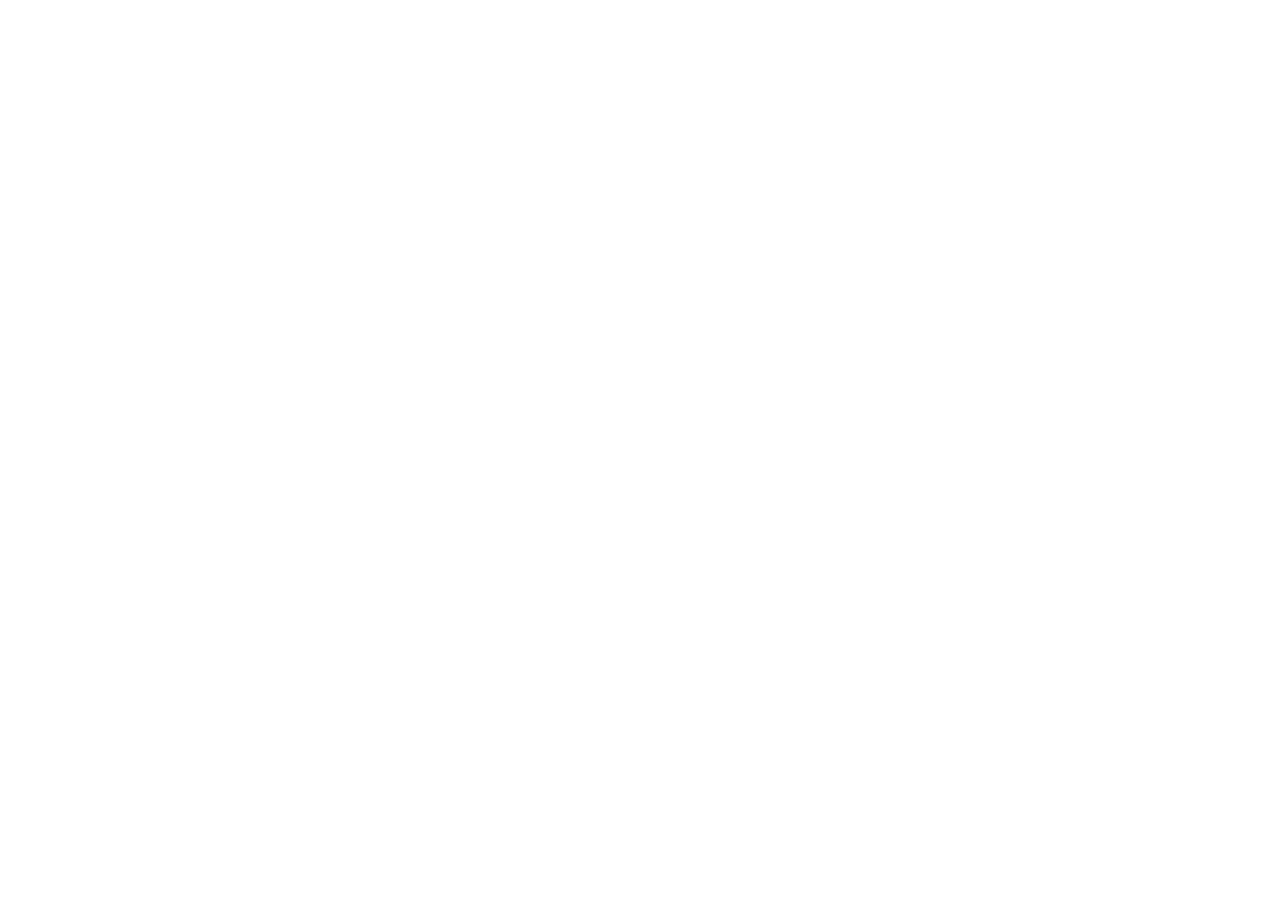
==== web/index.html @ 2ae7cd6f "Initial commit" ====
<!DOCTYPE html>
<html>
<head>
  <!--
    If you are serving your web app in a path other than the root, change the
    href value below to reflect the base path you are serving from.

    The path provided below has to start and end with a slash "/" in order for
    it to work correctly.

    For more details:
    * https://developer.mozilla.org/en-US/docs/Web/HTML/Element/base

    This is a placeholder for base href that will be replaced by the value of
    the `--base-href` argument provided to `flutter build`.
  -->
  <base href="$FLUTTER_BASE_HREF">

  <meta charset="UTF-8">
  <meta content="IE=Edge" http-equiv="X-UA-Compatible">
  <meta name="description" content="A new Flutter project.">

  <!-- iOS meta tags & icons -->
  <meta name="mobile-web-app-capable" content="yes">
  <meta name="apple-mobile-web-app-status-bar-style" content="black">
  <meta name="apple-mobile-web-app-title" content="storylens">
  <link rel="apple-touch-icon" href="icons/Icon-192.png">

  <!-- Favicon -->
  <link rel="icon" type="image/png" href="favicon.png"/>

  <title>storylens</title>
  <link rel="manifest" href="manifest.json">
</head>
<body>
  <!--
    You can customize the "flutter_bootstrap.js" script.
    This is useful to provide a custom configuration to the Flutter loader
    or to give the user feedback during the initialization process.

    For more details:
    * https://docs.flutter.dev/platform-integration/web/initialization
  -->
  <script src="flutter_bootstrap.js" async></script>
</body>
</html>
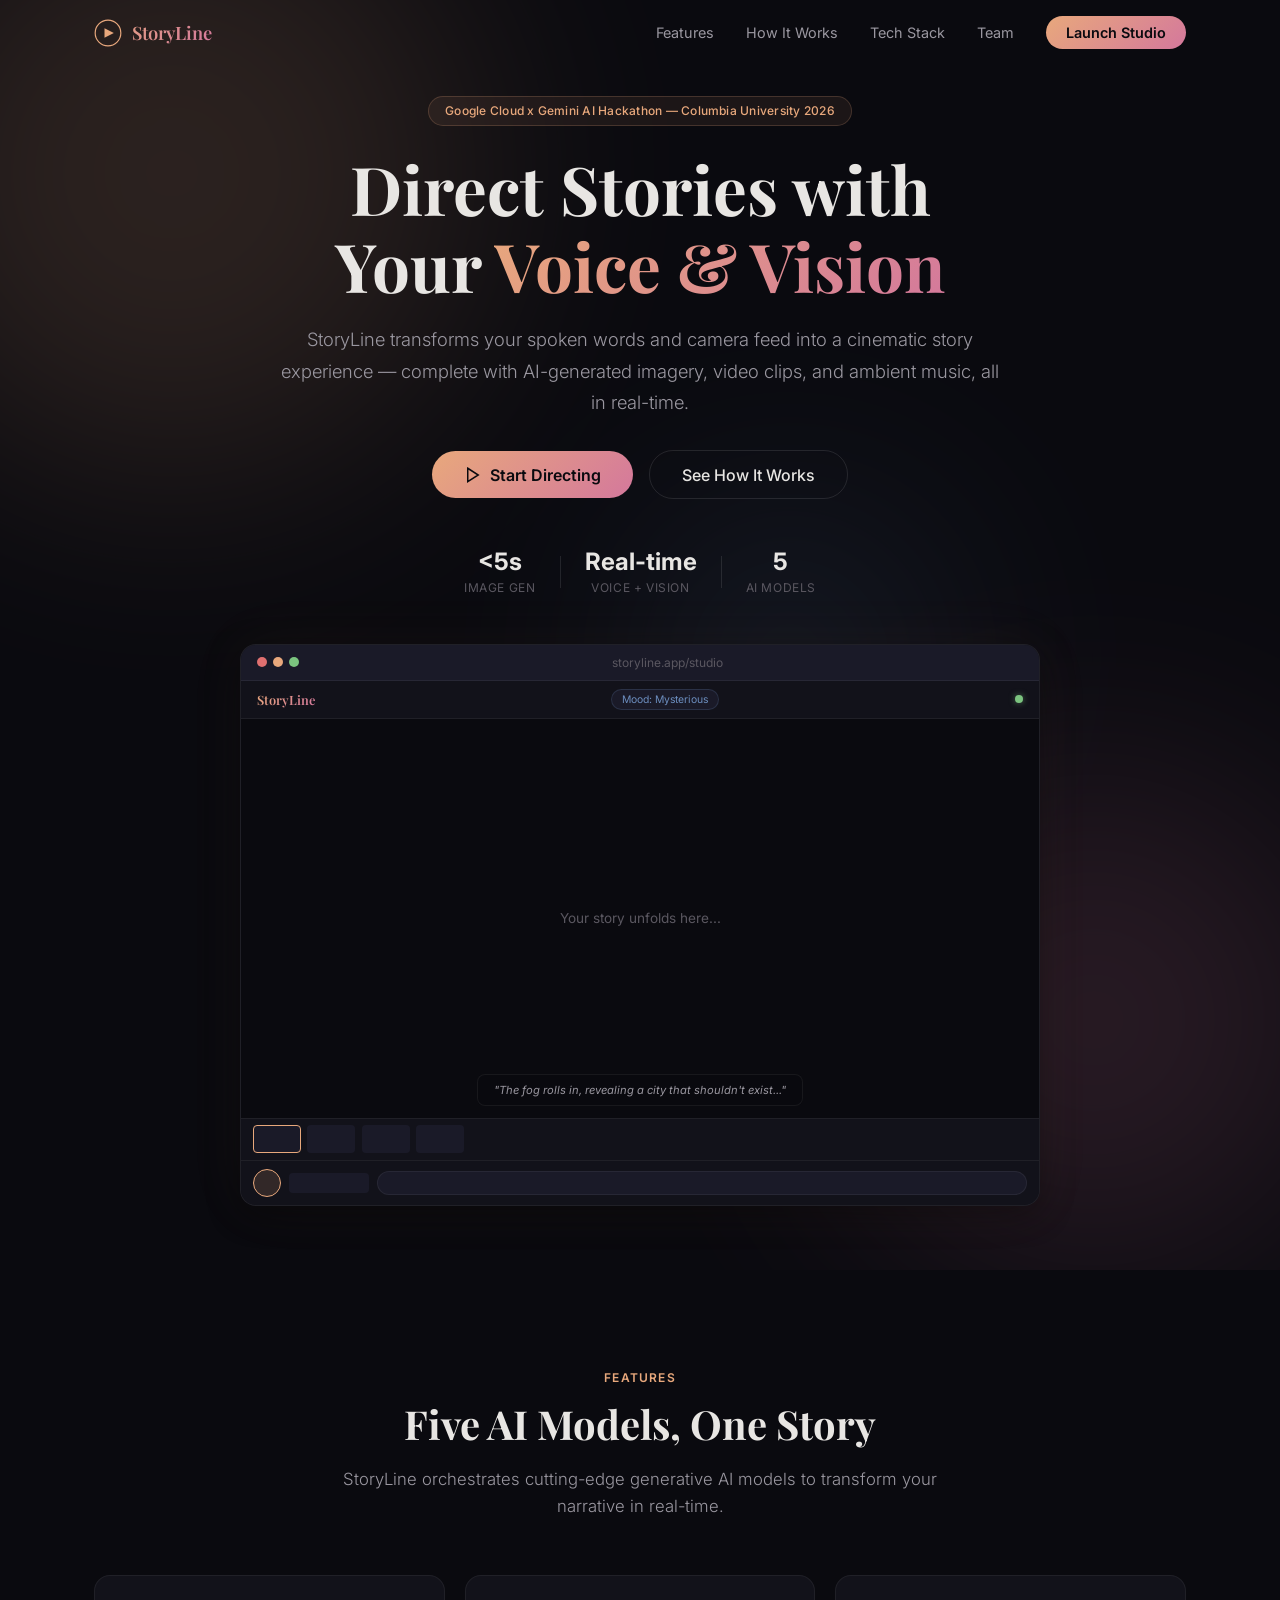
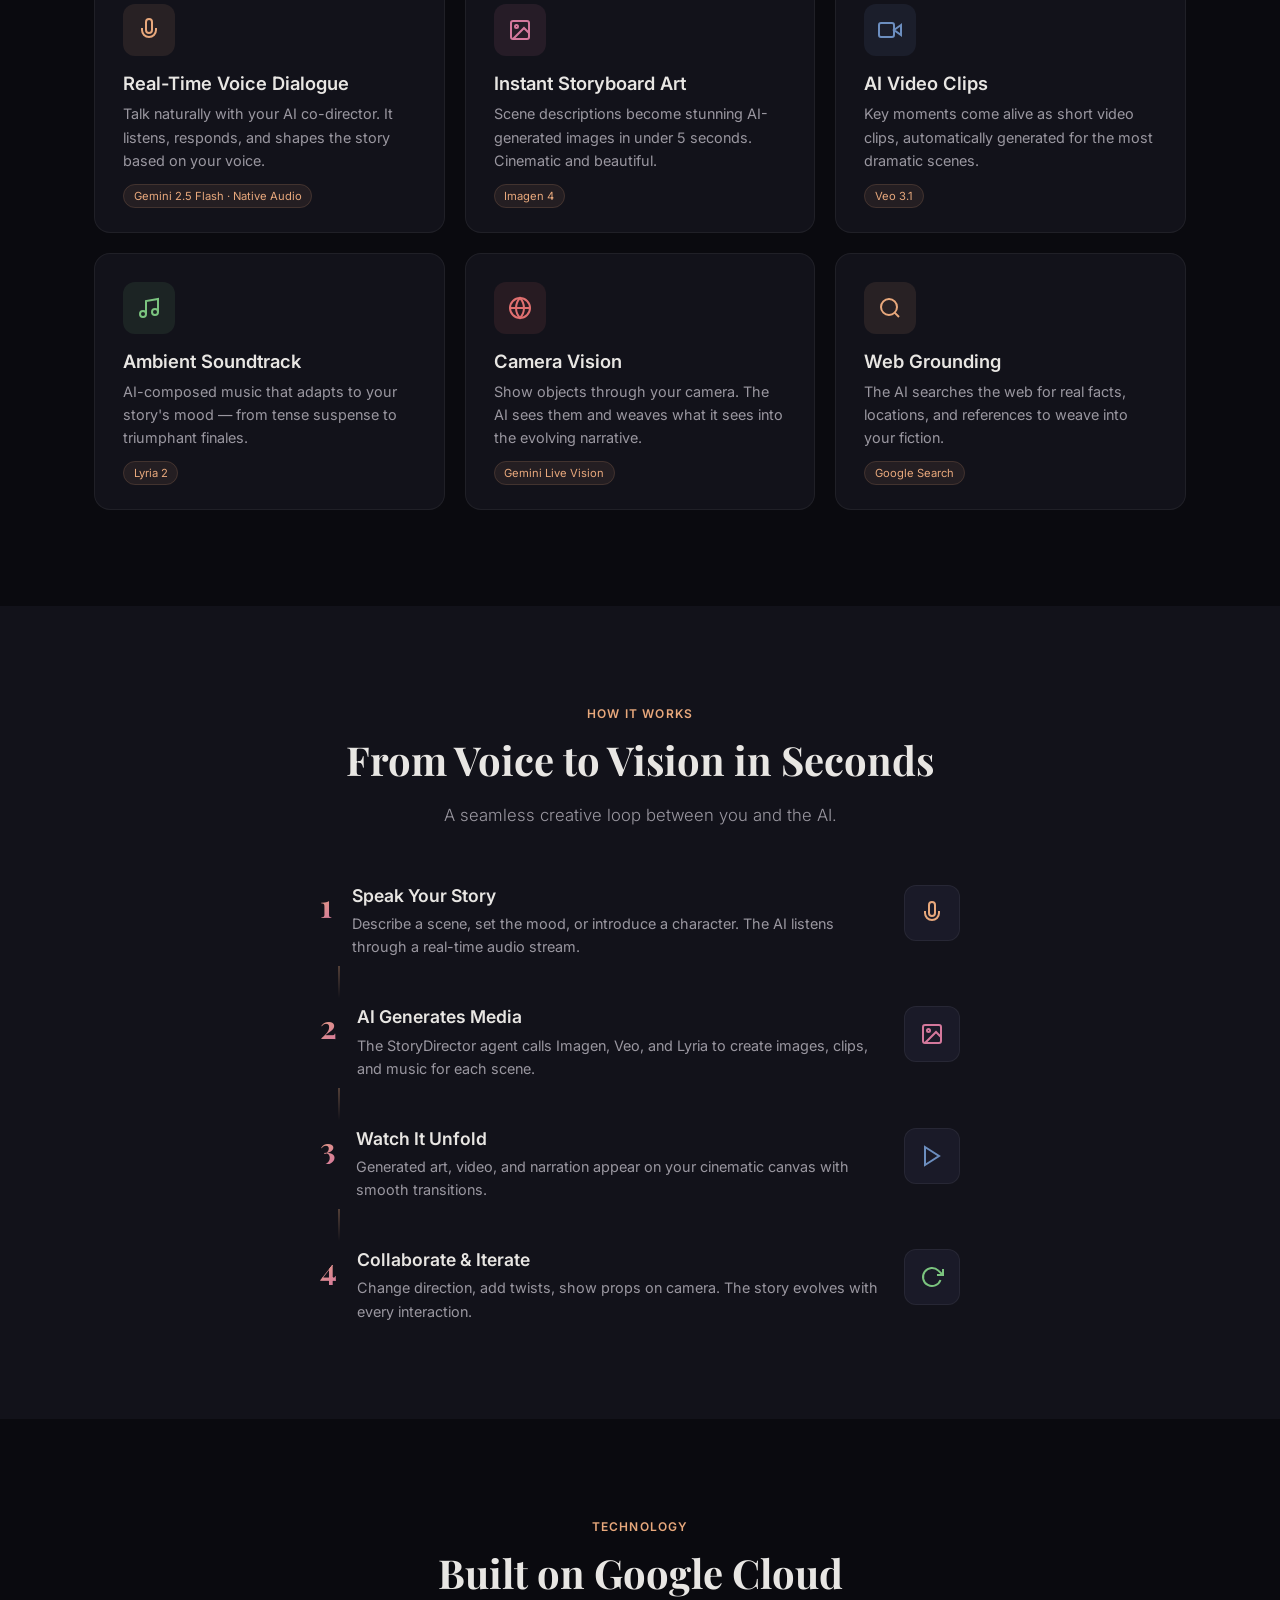
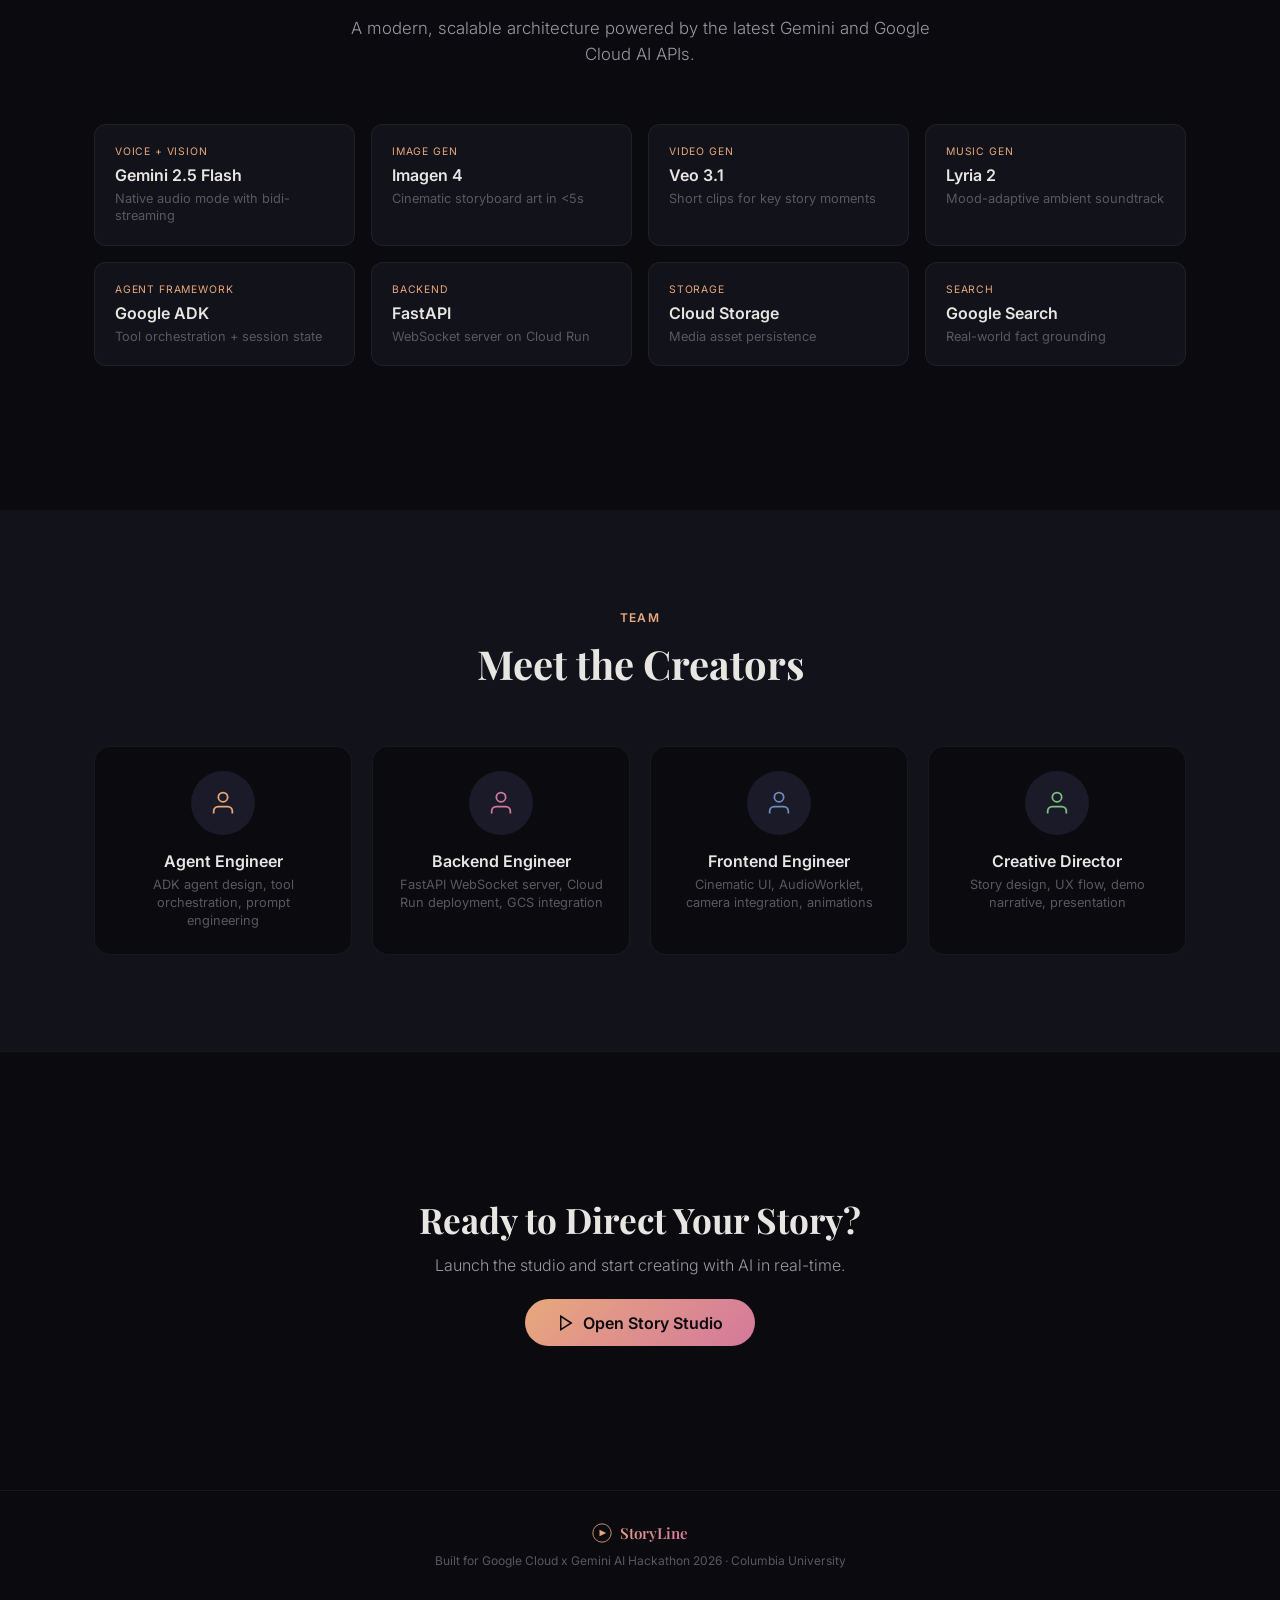
==== commit 5a31fb50: "new" ====
--- a/web/index.html
+++ b/web/index.html
@@ -1,46 +1,325 @@
 <!DOCTYPE html>
-<html>
+<html lang="en">
 <head>
-  <!--
-    If you are serving your web app in a path other than the root, change the
-    href value below to reflect the base path you are serving from.
-
-    The path provided below has to start and end with a slash "/" in order for
-    it to work correctly.
-
-    For more details:
-    * https://developer.mozilla.org/en-US/docs/Web/HTML/Element/base
-
-    This is a placeholder for base href that will be replaced by the value of
-    the `--base-href` argument provided to `flutter build`.
-  -->
-  <base href="$FLUTTER_BASE_HREF">
-
-  <meta charset="UTF-8">
-  <meta content="IE=Edge" http-equiv="X-UA-Compatible">
-  <meta name="description" content="A new Flutter project.">
-
-  <!-- iOS meta tags & icons -->
-  <meta name="mobile-web-app-capable" content="yes">
-  <meta name="apple-mobile-web-app-status-bar-style" content="black">
-  <meta name="apple-mobile-web-app-title" content="storylens">
-  <link rel="apple-touch-icon" href="icons/Icon-192.png">
-
-  <!-- Favicon -->
-  <link rel="icon" type="image/png" href="favicon.png"/>
-
-  <title>storylens</title>
-  <link rel="manifest" href="manifest.json">
+    <meta charset="UTF-8">
+    <meta name="viewport" content="width=device-width, initial-scale=1.0">
+    <title>StoryLine — AI-Powered Cinematic Story Director</title>
+    <link rel="preconnect" href="https://fonts.googleapis.com">
+    <link rel="preconnect" href="https://fonts.gstatic.com" crossorigin>
+    <link href="https://fonts.googleapis.com/css2?family=Inter:wght@300;400;500;600;700&family=Playfair+Display:ital,wght@0,400;0,600;0,700;1,400&display=swap" rel="stylesheet">
+<style>
+:root {
+    --bg-primary: #0a0a0f;
+    --bg-secondary: #12121a;
+    --bg-elevated: #1a1a28;
+    --bg-overlay: rgba(10,10,15,0.85);
+    --text-primary: #e8e6e3;
+    --text-secondary: #9a97a0;
+    --text-muted: #5a5760;
+    --accent-warm: #E8A87C;
+    --accent-pink: #D4789C;
+    --accent-blue: #6C8EBF;
+    --accent-green: #7BC47F;
+    --accent-red: #E07070;
+    --gradient-primary: linear-gradient(135deg, #E8A87C, #D4789C);
+    --border-subtle: rgba(255,255,255,0.06);
+    --border-light: rgba(255,255,255,0.1);
+    --radius-sm: 8px;
+    --radius-md: 12px;
+    --radius-lg: 16px;
+    --radius-xl: 24px;
+    --shadow-glow: 0 0 40px rgba(232,168,124,0.12);
+    --shadow-elevated: 0 8px 32px rgba(0,0,0,0.4);
+    --font-display: 'Playfair Display', Georgia, serif;
+    --font-body: 'Inter', -apple-system, BlinkMacSystemFont, sans-serif;
+}
+*, *::before, *::after { box-sizing: border-box; margin: 0; padding: 0; }
+html { scroll-behavior: smooth; }
+body { font-family: var(--font-body); background: var(--bg-primary); color: var(--text-primary); -webkit-font-smoothing: antialiased; overflow-x: hidden; }
+.container { max-width: 1140px; margin: 0 auto; padding: 0 1.5rem; }
+.fade-up { opacity: 0; transform: translateY(24px); transition: opacity 0.6s ease, transform 0.6s ease; }
+.fade-up.visible { opacity: 1; transform: translateY(0); }
+
+/* NAV */
+.nav { position: fixed; top: 0; left: 0; right: 0; z-index: 100; transition: background 0.3s, backdrop-filter 0.3s; }
+.nav-scrolled { background: rgba(10,10,15,0.8); backdrop-filter: blur(16px); -webkit-backdrop-filter: blur(16px); border-bottom: 1px solid var(--border-subtle); }
+.nav-inner { max-width: 1140px; margin: 0 auto; display: flex; align-items: center; justify-content: space-between; padding: 1rem 1.5rem; }
+.nav-brand { display: flex; align-items: center; gap: 0.6rem; text-decoration: none; font-family: var(--font-display); font-size: 1.15rem; font-weight: 600; background: var(--gradient-primary); -webkit-background-clip: text; -webkit-text-fill-color: transparent; background-clip: text; }
+.nav-links { display: flex; align-items: center; gap: 2rem; }
+.nav-links a { text-decoration: none; color: var(--text-secondary); font-size: 0.9rem; font-weight: 400; transition: color 0.15s; }
+.nav-links a:hover { color: var(--text-primary); }
+.nav-cta { background: var(--gradient-primary) !important; -webkit-background-clip: unset !important; -webkit-text-fill-color: unset !important; background-clip: unset !important; color: var(--bg-primary) !important; font-weight: 600 !important; padding: 0.5rem 1.25rem; border-radius: var(--radius-xl); transition: transform 0.15s, box-shadow 0.15s !important; }
+.nav-cta:hover { transform: translateY(-1px); box-shadow: var(--shadow-glow); }
+
+/* BUTTONS */
+.btn-primary { display: inline-flex; align-items: center; gap: 0.5rem; background: var(--gradient-primary); border: none; color: var(--bg-primary); font-family: var(--font-body); font-weight: 600; padding: 0.75rem 1.75rem; border-radius: var(--radius-xl); cursor: pointer; text-decoration: none; transition: transform 0.15s, box-shadow 0.15s; font-size: 0.95rem; }
+.btn-primary:hover { transform: translateY(-2px); box-shadow: var(--shadow-glow); }
+.btn-ghost { display: inline-flex; align-items: center; gap: 0.4rem; background: transparent; border: 1px solid var(--border-light); color: var(--text-primary); font-family: var(--font-body); font-weight: 500; padding: 0.75rem 1.75rem; border-radius: var(--radius-xl); cursor: pointer; text-decoration: none; transition: background 0.15s; font-size: 0.95rem; }
+.btn-ghost:hover { background: rgba(255,255,255,0.05); }
+.btn-lg { font-size: 1rem; padding: 0.85rem 2rem; }
+
+/* HERO */
+.hero { position: relative; min-height: 100vh; display: flex; flex-direction: column; align-items: center; justify-content: center; padding: 6rem 1.5rem 4rem; overflow: hidden; }
+.hero-bg { position: absolute; inset: 0; pointer-events: none; }
+.hero-orb { position: absolute; border-radius: 50%; filter: blur(120px); opacity: 0.15; }
+.hero-orb-1 { width: 600px; height: 600px; background: #E8A87C; top: -10%; left: -10%; }
+.hero-orb-2 { width: 500px; height: 500px; background: #D4789C; bottom: 0; right: -5%; }
+.hero-orb-3 { width: 300px; height: 300px; background: #6C8EBF; top: 40%; left: 50%; }
+.hero-content { position: relative; z-index: 2; text-align: center; max-width: 720px; }
+.hero-badge { display: inline-block; font-size: 0.75rem; font-weight: 500; color: var(--accent-warm); background: rgba(232,168,124,0.08); border: 1px solid rgba(232,168,124,0.2); padding: 0.4rem 1rem; border-radius: var(--radius-xl); margin-bottom: 1.5rem; letter-spacing: 0.02em; }
+.hero-title { font-family: var(--font-display); font-size: 4.2rem; font-weight: 700; line-height: 1.15; margin-bottom: 1.25rem; }
+.hero-gradient { background: var(--gradient-primary); -webkit-background-clip: text; -webkit-text-fill-color: transparent; background-clip: text; }
+.hero-subtitle { font-size: 1.15rem; color: var(--text-secondary); line-height: 1.7; margin-bottom: 2rem; font-weight: 300; }
+.hero-actions { display: flex; align-items: center; justify-content: center; gap: 1rem; margin-bottom: 3rem; }
+.hero-stats { display: flex; align-items: center; justify-content: center; gap: 1.5rem; }
+.stat { text-align: center; }
+.stat-value { display: block; font-size: 1.5rem; font-weight: 700; }
+.stat-label { font-size: 0.75rem; color: var(--text-muted); text-transform: uppercase; letter-spacing: 0.05em; }
+.stat-divider { width: 1px; height: 32px; background: var(--border-light); }
+
+/* MOCKUP */
+.hero-visual { position: relative; z-index: 2; margin-top: 3rem; width: 100%; max-width: 800px; margin-left: auto; margin-right: auto; }
+.mockup-browser { background: var(--bg-secondary); border: 1px solid var(--border-subtle); border-radius: var(--radius-lg); overflow: hidden; box-shadow: var(--shadow-elevated), 0 0 60px rgba(232,168,124,0.06); }
+.mockup-bar { display: flex; align-items: center; gap: 0.75rem; padding: 0.6rem 1rem; background: var(--bg-elevated); border-bottom: 1px solid var(--border-subtle); }
+.mockup-dots { display: flex; gap: 6px; }
+.mockup-dots span { width: 10px; height: 10px; border-radius: 50%; background: var(--border-light); }
+.mockup-dots span:first-child { background: #E07070; }
+.mockup-dots span:nth-child(2) { background: #E8A87C; }
+.mockup-dots span:nth-child(3) { background: #7BC47F; }
+.mockup-url { flex: 1; text-align: center; font-size: 0.75rem; color: var(--text-muted); }
+.mockup-topbar { display: flex; align-items: center; justify-content: space-between; padding: 0.5rem 1rem; background: var(--bg-secondary); border-bottom: 1px solid var(--border-subtle); }
+.mockup-brand { font-family: var(--font-display); font-size: 0.8rem; font-weight: 600; background: var(--gradient-primary); -webkit-background-clip: text; -webkit-text-fill-color: transparent; }
+.mockup-mood { font-size: 0.65rem; color: var(--accent-blue); background: var(--bg-elevated); padding: 0.2rem 0.6rem; border-radius: var(--radius-xl); border: 1px solid rgba(108,142,191,0.2); }
+.mockup-dot { width: 8px; height: 8px; border-radius: 50%; background: var(--accent-green); box-shadow: 0 0 6px rgba(123,196,127,0.5); animation: pulse 2s infinite; }
+@keyframes pulse { 0%,100% { opacity: 1; } 50% { opacity: 0.5; } }
+.mockup-canvas { aspect-ratio: 16/8; display: flex; flex-direction: column; align-items: center; justify-content: center; background: var(--bg-primary); position: relative; }
+.mockup-canvas-text { color: var(--text-muted); font-size: 0.85rem; }
+.mockup-narration { position: absolute; bottom: 0.75rem; left: 50%; transform: translateX(-50%); max-width: 85%; background: var(--bg-overlay); backdrop-filter: blur(8px); padding: 0.5rem 1rem; border-radius: var(--radius-sm); border: 1px solid var(--border-subtle); font-size: 0.7rem; font-style: italic; color: var(--text-secondary); text-align: center; }
+.mockup-timeline { display: flex; gap: 0.4rem; padding: 0.4rem 0.75rem; background: var(--bg-secondary); border-top: 1px solid var(--border-subtle); }
+.mockup-thumb { width: 48px; height: 28px; border-radius: 4px; background: var(--bg-elevated); border: 1px solid transparent; }
+.mockup-thumb.active { border-color: var(--accent-warm); }
+.mockup-controls { display: flex; align-items: center; gap: 0.5rem; padding: 0.5rem 0.75rem; background: var(--bg-secondary); border-top: 1px solid var(--border-subtle); }
+.mockup-mic { width: 28px; height: 28px; border-radius: 50%; background: rgba(232,168,124,0.15); border: 1px solid var(--accent-warm); }
+.mockup-wave { width: 80px; height: 20px; border-radius: 4px; background: var(--bg-elevated); }
+.mockup-input { flex: 1; height: 24px; border-radius: 12px; background: var(--bg-elevated); border: 1px solid var(--border-subtle); }
+
+/* SECTIONS */
+.section { padding: 6rem 0; }
+.section-header { text-align: center; margin-bottom: 3.5rem; }
+.section-tag { display: inline-block; font-size: 0.75rem; font-weight: 600; text-transform: uppercase; letter-spacing: 0.1em; color: var(--accent-warm); margin-bottom: 0.75rem; }
+.section-title { font-family: var(--font-display); font-size: 2.5rem; font-weight: 700; margin-bottom: 1rem; }
+.section-desc { font-size: 1.05rem; color: var(--text-secondary); max-width: 600px; margin: 0 auto; line-height: 1.6; font-weight: 300; }
+
+/* FEATURES */
+.features-grid { display: grid; grid-template-columns: repeat(3, 1fr); gap: 1.25rem; }
+.feature-card { background: var(--bg-secondary); border: 1px solid var(--border-subtle); border-radius: var(--radius-lg); padding: 1.75rem; transition: border-color 0.3s, transform 0.3s; }
+.feature-card:hover { border-color: var(--border-light); transform: translateY(-4px); }
+.feature-icon { width: 52px; height: 52px; border-radius: var(--radius-md); display: flex; align-items: center; justify-content: center; margin-bottom: 1rem; }
+.feature-card h3 { font-size: 1.15rem; font-weight: 600; margin-bottom: 0.5rem; }
+.feature-card p { font-size: 0.9rem; color: var(--text-secondary); line-height: 1.6; margin-bottom: 0.75rem; }
+.feature-model { font-size: 0.7rem; color: var(--accent-warm); background: rgba(232,168,124,0.08); padding: 0.25rem 0.6rem; border-radius: var(--radius-xl); border: 1px solid rgba(232,168,124,0.15); }
+
+/* HOW IT WORKS */
+.hiw-section { background: var(--bg-secondary); }
+.hiw-steps { max-width: 640px; margin: 0 auto; }
+.hiw-step { display: grid; grid-template-columns: auto 1fr auto; gap: 1.25rem; align-items: flex-start; }
+.hiw-number { font-family: var(--font-display); font-size: 2rem; font-weight: 700; background: var(--gradient-primary); -webkit-background-clip: text; -webkit-text-fill-color: transparent; background-clip: text; line-height: 1; padding-top: 0.25rem; }
+.hiw-content h3 { font-size: 1.1rem; font-weight: 600; margin-bottom: 0.4rem; }
+.hiw-content p { font-size: 0.9rem; color: var(--text-secondary); line-height: 1.6; }
+.hiw-icon-box { width: 56px; height: 56px; border-radius: var(--radius-md); background: var(--bg-elevated); border: 1px solid var(--border-subtle); display: flex; align-items: center; justify-content: center; }
+.hiw-connector { width: 2px; height: 32px; background: linear-gradient(to bottom, var(--accent-warm), transparent); margin: 0.5rem 0 0.5rem 1.1rem; opacity: 0.3; }
+
+/* TECH */
+.tech-grid { display: grid; grid-template-columns: repeat(4, 1fr); gap: 1rem; margin-bottom: 3rem; }
+.tech-card { background: var(--bg-secondary); border: 1px solid var(--border-subtle); border-radius: var(--radius-md); padding: 1.25rem; transition: border-color 0.3s; }
+.tech-card:hover { border-color: var(--border-light); }
+.tech-label { font-size: 0.65rem; text-transform: uppercase; letter-spacing: 0.08em; color: var(--accent-warm); margin-bottom: 0.4rem; }
+.tech-name { font-size: 1rem; font-weight: 600; margin-bottom: 0.3rem; }
+.tech-detail { font-size: 0.8rem; color: var(--text-muted); line-height: 1.4; }
+
+/* TEAM */
+.team-section { background: var(--bg-secondary); }
+.team-grid { display: grid; grid-template-columns: repeat(4, 1fr); gap: 1.25rem; }
+.team-card { background: var(--bg-primary); border: 1px solid var(--border-subtle); border-radius: var(--radius-lg); padding: 1.5rem; text-align: center; transition: border-color 0.3s; }
+.team-card:hover { border-color: var(--border-light); }
+.team-avatar { width: 64px; height: 64px; border-radius: 50%; background: var(--bg-elevated); display: flex; align-items: center; justify-content: center; margin: 0 auto 1rem; }
+.team-role { font-weight: 600; margin-bottom: 0.3rem; }
+.team-desc { font-size: 0.8rem; color: var(--text-muted); line-height: 1.4; }
+
+/* CTA */
+.cta-section { background: var(--bg-primary); border-top: 1px solid var(--border-subtle); border-bottom: 1px solid var(--border-subtle); }
+.cta-inner { text-align: center; padding: 3rem 0; }
+.cta-title { font-family: var(--font-display); font-size: 2.2rem; font-weight: 700; margin-bottom: 0.75rem; }
+.cta-desc { font-size: 1rem; color: var(--text-secondary); margin-bottom: 1.5rem; font-weight: 300; }
+
+/* FOOTER */
+.footer { padding: 2rem 0; }
+.footer-inner { display: flex; flex-direction: column; align-items: center; gap: 0.6rem; }
+.footer-brand { display: flex; align-items: center; gap: 0.5rem; font-family: var(--font-display); font-size: 0.95rem; font-weight: 600; background: var(--gradient-primary); -webkit-background-clip: text; -webkit-text-fill-color: transparent; background-clip: text; }
+.footer-text { font-size: 0.75rem; color: var(--text-muted); }
+
+@media (max-width: 900px) {
+    .features-grid { grid-template-columns: 1fr 1fr; }
+    .tech-grid { grid-template-columns: repeat(2, 1fr); }
+    .team-grid { grid-template-columns: repeat(2, 1fr); }
+    .hero-title { font-size: 3rem; }
+}
+@media (max-width: 600px) {
+    .nav-links a:not(.nav-cta) { display: none; }
+    .features-grid, .tech-grid, .team-grid { grid-template-columns: 1fr; }
+    .hero-title { font-size: 2.2rem; }
+    .hero-actions { flex-direction: column; }
+    .hero-stats { flex-wrap: wrap; }
+}
+</style>
 </head>
 <body>
-  <!--
-    You can customize the "flutter_bootstrap.js" script.
-    This is useful to provide a custom configuration to the Flutter loader
-    or to give the user feedback during the initialization process.
-
-    For more details:
-    * https://docs.flutter.dev/platform-integration/web/initialization
-  -->
-  <script src="flutter_bootstrap.js" async></script>
+
+<!-- NAV -->
+<nav class="nav" id="mainNav">
+    <div class="nav-inner">
+        <a href="index.html" class="nav-brand">
+            <svg width="28" height="28" viewBox="0 0 48 48" fill="none"><circle cx="24" cy="24" r="22" stroke="url(#nG)" stroke-width="2"/><path d="M18 16L34 24L18 32V16Z" fill="url(#nG)"/><defs><linearGradient id="nG" x1="0" y1="0" x2="48" y2="48"><stop stop-color="#E8A87C"/><stop offset="1" stop-color="#D4789C"/></linearGradient></defs></svg>
+            <span>StoryLine</span>
+        </a>
+        <div class="nav-links">
+            <a href="#features">Features</a>
+            <a href="#how-it-works">How It Works</a>
+            <a href="#tech">Tech Stack</a>
+            <a href="#team">Team</a>
+            <a href="studio.html" class="nav-cta">Launch Studio</a>
+        </div>
+    </div>
+</nav>
+
+<!-- HERO -->
+<section class="hero">
+    <div class="hero-bg">
+        <div class="hero-orb hero-orb-1"></div>
+        <div class="hero-orb hero-orb-2"></div>
+        <div class="hero-orb hero-orb-3"></div>
+    </div>
+    <div class="hero-content fade-up">
+        <div class="hero-badge">Google Cloud x Gemini AI Hackathon — Columbia University 2026</div>
+        <h1 class="hero-title">Direct Stories with<br>Your <span class="hero-gradient">Voice &amp; Vision</span></h1>
+        <p class="hero-subtitle">StoryLine transforms your spoken words and camera feed into a cinematic story experience — complete with AI-generated imagery, video clips, and ambient music, all in real-time.</p>
+        <div class="hero-actions">
+            <a href="studio.html" class="btn-primary btn-lg">
+                <svg width="18" height="18" viewBox="0 0 24 24" fill="none" stroke="currentColor" stroke-width="2"><polygon points="5 3 19 12 5 21 5 3"/></svg>
+                Start Directing
+            </a>
+            <a href="#how-it-works" class="btn-ghost btn-lg">See How It Works</a>
+        </div>
+        <div class="hero-stats">
+            <div class="stat"><span class="stat-value">&lt;5s</span><span class="stat-label">Image Gen</span></div>
+            <div class="stat-divider"></div>
+            <div class="stat"><span class="stat-value">Real-time</span><span class="stat-label">Voice + Vision</span></div>
+            <div class="stat-divider"></div>
+            <div class="stat"><span class="stat-value">5</span><span class="stat-label">AI Models</span></div>
+        </div>
+    </div>
+    <div class="hero-visual fade-up">
+        <div class="mockup-browser">
+            <div class="mockup-bar"><div class="mockup-dots"><span></span><span></span><span></span></div><div class="mockup-url">storyline.app/studio</div></div>
+            <div class="mockup-topbar"><div class="mockup-brand">StoryLine</div><div class="mockup-mood">Mood: Mysterious</div><div class="mockup-dot"></div></div>
+            <div class="mockup-canvas"><div class="mockup-canvas-text">Your story unfolds here...</div><div class="mockup-narration">"The fog rolls in, revealing a city that shouldn't exist..."</div></div>
+            <div class="mockup-timeline"><div class="mockup-thumb active"></div><div class="mockup-thumb"></div><div class="mockup-thumb"></div><div class="mockup-thumb"></div></div>
+            <div class="mockup-controls"><div class="mockup-mic"></div><div class="mockup-wave"></div><div class="mockup-input"></div></div>
+        </div>
+    </div>
+</section>
+
+<!-- FEATURES -->
+<section id="features" class="section">
+    <div class="container">
+        <div class="section-header fade-up"><div class="section-tag">Features</div><h2 class="section-title">Five AI Models, One Story</h2><p class="section-desc">StoryLine orchestrates cutting-edge generative AI models to transform your narrative in real-time.</p></div>
+        <div class="features-grid">
+            <div class="feature-card fade-up"><div class="feature-icon" style="background:rgba(232,168,124,0.1)"><svg width="24" height="24" viewBox="0 0 24 24" fill="none" stroke="#E8A87C" stroke-width="2"><path d="M12 1a3 3 0 00-3 3v8a3 3 0 006 0V4a3 3 0 00-3-3z"/><path d="M19 10v2a7 7 0 01-14 0v-2"/></svg></div><h3>Real-Time Voice Dialogue</h3><p>Talk naturally with your AI co-director. It listens, responds, and shapes the story based on your voice.</p><span class="feature-model">Gemini 2.5 Flash · Native Audio</span></div>
+            <div class="feature-card fade-up"><div class="feature-icon" style="background:rgba(212,120,156,0.1)"><svg width="24" height="24" viewBox="0 0 24 24" fill="none" stroke="#D4789C" stroke-width="2"><rect x="3" y="3" width="18" height="18" rx="2"/><circle cx="8.5" cy="8.5" r="1.5"/><polyline points="21 15 16 10 5 21"/></svg></div><h3>Instant Storyboard Art</h3><p>Scene descriptions become stunning AI-generated images in under 5 seconds. Cinematic and beautiful.</p><span class="feature-model">Imagen 4</span></div>
+            <div class="feature-card fade-up"><div class="feature-icon" style="background:rgba(108,142,191,0.1)"><svg width="24" height="24" viewBox="0 0 24 24" fill="none" stroke="#6C8EBF" stroke-width="2"><polygon points="23 7 16 12 23 17 23 7"/><rect x="1" y="5" width="15" height="14" rx="2"/></svg></div><h3>AI Video Clips</h3><p>Key moments come alive as short video clips, automatically generated for the most dramatic scenes.</p><span class="feature-model">Veo 3.1</span></div>
+            <div class="feature-card fade-up"><div class="feature-icon" style="background:rgba(123,196,127,0.1)"><svg width="24" height="24" viewBox="0 0 24 24" fill="none" stroke="#7BC47F" stroke-width="2"><path d="M9 18V5l12-2v13"/><circle cx="6" cy="18" r="3"/><circle cx="18" cy="16" r="3"/></svg></div><h3>Ambient Soundtrack</h3><p>AI-composed music that adapts to your story's mood — from tense suspense to triumphant finales.</p><span class="feature-model">Lyria 2</span></div>
+            <div class="feature-card fade-up"><div class="feature-icon" style="background:rgba(224,112,112,0.1)"><svg width="24" height="24" viewBox="0 0 24 24" fill="none" stroke="#E07070" stroke-width="2"><circle cx="12" cy="12" r="10"/><line x1="2" y1="12" x2="22" y2="12"/><path d="M12 2a15.3 15.3 0 014 10 15.3 15.3 0 01-4 10 15.3 15.3 0 01-4-10 15.3 15.3 0 014-10z"/></svg></div><h3>Camera Vision</h3><p>Show objects through your camera. The AI sees them and weaves what it sees into the evolving narrative.</p><span class="feature-model">Gemini Live Vision</span></div>
+            <div class="feature-card fade-up"><div class="feature-icon" style="background:rgba(232,168,124,0.1)"><svg width="24" height="24" viewBox="0 0 24 24" fill="none" stroke="#E8A87C" stroke-width="2"><circle cx="11" cy="11" r="8"/><line x1="21" y1="21" x2="16.65" y2="16.65"/></svg></div><h3>Web Grounding</h3><p>The AI searches the web for real facts, locations, and references to weave into your fiction.</p><span class="feature-model">Google Search</span></div>
+        </div>
+    </div>
+</section>
+
+<!-- HOW IT WORKS -->
+<section id="how-it-works" class="section hiw-section">
+    <div class="container">
+        <div class="section-header fade-up"><div class="section-tag">How It Works</div><h2 class="section-title">From Voice to Vision in Seconds</h2><p class="section-desc">A seamless creative loop between you and the AI.</p></div>
+        <div class="hiw-steps">
+            <div class="hiw-step fade-up"><div class="hiw-number">1</div><div class="hiw-content"><h3>Speak Your Story</h3><p>Describe a scene, set the mood, or introduce a character. The AI listens through a real-time audio stream.</p></div><div class="hiw-visual"><div class="hiw-icon-box"><svg width="24" height="24" viewBox="0 0 24 24" fill="none" stroke="#E8A87C" stroke-width="2"><path d="M12 1a3 3 0 00-3 3v8a3 3 0 006 0V4a3 3 0 00-3-3z"/><path d="M19 10v2a7 7 0 01-14 0v-2"/></svg></div></div></div>
+            <div class="hiw-connector"></div>
+            <div class="hiw-step fade-up"><div class="hiw-number">2</div><div class="hiw-content"><h3>AI Generates Media</h3><p>The StoryDirector agent calls Imagen, Veo, and Lyria to create images, clips, and music for each scene.</p></div><div class="hiw-visual"><div class="hiw-icon-box"><svg width="24" height="24" viewBox="0 0 24 24" fill="none" stroke="#D4789C" stroke-width="2"><rect x="3" y="3" width="18" height="18" rx="2"/><circle cx="8.5" cy="8.5" r="1.5"/><polyline points="21 15 16 10 5 21"/></svg></div></div></div>
+            <div class="hiw-connector"></div>
+            <div class="hiw-step fade-up"><div class="hiw-number">3</div><div class="hiw-content"><h3>Watch It Unfold</h3><p>Generated art, video, and narration appear on your cinematic canvas with smooth transitions.</p></div><div class="hiw-visual"><div class="hiw-icon-box"><svg width="24" height="24" viewBox="0 0 24 24" fill="none" stroke="#6C8EBF" stroke-width="2"><polygon points="5 3 19 12 5 21 5 3"/></svg></div></div></div>
+            <div class="hiw-connector"></div>
+            <div class="hiw-step fade-up"><div class="hiw-number">4</div><div class="hiw-content"><h3>Collaborate &amp; Iterate</h3><p>Change direction, add twists, show props on camera. The story evolves with every interaction.</p></div><div class="hiw-visual"><div class="hiw-icon-box"><svg width="24" height="24" viewBox="0 0 24 24" fill="none" stroke="#7BC47F" stroke-width="2"><polyline points="23 4 23 10 17 10"/><path d="M20.49 15a9 9 0 11-2.12-9.36L23 10"/></svg></div></div></div>
+        </div>
+    </div>
+</section>
+
+<!-- TECH STACK -->
+<section id="tech" class="section">
+    <div class="container">
+        <div class="section-header fade-up"><div class="section-tag">Technology</div><h2 class="section-title">Built on Google Cloud</h2><p class="section-desc">A modern, scalable architecture powered by the latest Gemini and Google Cloud AI APIs.</p></div>
+        <div class="tech-grid">
+            <div class="tech-card fade-up"><div class="tech-label">Voice + Vision</div><div class="tech-name">Gemini 2.5 Flash</div><div class="tech-detail">Native audio mode with bidi-streaming</div></div>
+            <div class="tech-card fade-up"><div class="tech-label">Image Gen</div><div class="tech-name">Imagen 4</div><div class="tech-detail">Cinematic storyboard art in &lt;5s</div></div>
+            <div class="tech-card fade-up"><div class="tech-label">Video Gen</div><div class="tech-name">Veo 3.1</div><div class="tech-detail">Short clips for key story moments</div></div>
+            <div class="tech-card fade-up"><div class="tech-label">Music Gen</div><div class="tech-name">Lyria 2</div><div class="tech-detail">Mood-adaptive ambient soundtrack</div></div>
+            <div class="tech-card fade-up"><div class="tech-label">Agent Framework</div><div class="tech-name">Google ADK</div><div class="tech-detail">Tool orchestration + session state</div></div>
+            <div class="tech-card fade-up"><div class="tech-label">Backend</div><div class="tech-name">FastAPI</div><div class="tech-detail">WebSocket server on Cloud Run</div></div>
+            <div class="tech-card fade-up"><div class="tech-label">Storage</div><div class="tech-name">Cloud Storage</div><div class="tech-detail">Media asset persistence</div></div>
+            <div class="tech-card fade-up"><div class="tech-label">Search</div><div class="tech-name">Google Search</div><div class="tech-detail">Real-world fact grounding</div></div>
+        </div>
+    </div>
+</section>
+
+<!-- TEAM -->
+<section id="team" class="section team-section">
+    <div class="container">
+        <div class="section-header fade-up"><div class="section-tag">Team</div><h2 class="section-title">Meet the Creators</h2></div>
+        <div class="team-grid">
+            <div class="team-card fade-up"><div class="team-avatar"><svg width="28" height="28" viewBox="0 0 24 24" fill="none" stroke="#E8A87C" stroke-width="1.5"><path d="M20 21v-2a4 4 0 00-4-4H8a4 4 0 00-4 4v2"/><circle cx="12" cy="7" r="4"/></svg></div><div class="team-role">Agent Engineer</div><div class="team-desc">ADK agent design, tool orchestration, prompt engineering</div></div>
+            <div class="team-card fade-up"><div class="team-avatar"><svg width="28" height="28" viewBox="0 0 24 24" fill="none" stroke="#D4789C" stroke-width="1.5"><path d="M20 21v-2a4 4 0 00-4-4H8a4 4 0 00-4 4v2"/><circle cx="12" cy="7" r="4"/></svg></div><div class="team-role">Backend Engineer</div><div class="team-desc">FastAPI WebSocket server, Cloud Run deployment, GCS integration</div></div>
+            <div class="team-card fade-up"><div class="team-avatar"><svg width="28" height="28" viewBox="0 0 24 24" fill="none" stroke="#6C8EBF" stroke-width="1.5"><path d="M20 21v-2a4 4 0 00-4-4H8a4 4 0 00-4 4v2"/><circle cx="12" cy="7" r="4"/></svg></div><div class="team-role">Frontend Engineer</div><div class="team-desc">Cinematic UI, AudioWorklet, camera integration, animations</div></div>
+            <div class="team-card fade-up"><div class="team-avatar"><svg width="28" height="28" viewBox="0 0 24 24" fill="none" stroke="#7BC47F" stroke-width="1.5"><path d="M20 21v-2a4 4 0 00-4-4H8a4 4 0 00-4 4v2"/><circle cx="12" cy="7" r="4"/></svg></div><div class="team-role">Creative Director</div><div class="team-desc">Story design, UX flow, demo narrative, presentation</div></div>
+        </div>
+    </div>
+</section>
+
+<!-- CTA -->
+<section class="section cta-section">
+    <div class="container"><div class="cta-inner fade-up">
+        <h2 class="cta-title">Ready to Direct Your Story?</h2>
+        <p class="cta-desc">Launch the studio and start creating with AI in real-time.</p>
+        <a href="studio.html" class="btn-primary btn-lg"><svg width="18" height="18" viewBox="0 0 24 24" fill="none" stroke="currentColor" stroke-width="2"><polygon points="5 3 19 12 5 21 5 3"/></svg> Open Story Studio</a>
+    </div></div>
+</section>
+
+<!-- FOOTER -->
+<footer class="footer">
+    <div class="container"><div class="footer-inner">
+        <div class="footer-brand">
+            <svg width="20" height="20" viewBox="0 0 48 48" fill="none"><circle cx="24" cy="24" r="22" stroke="url(#fG)" stroke-width="2"/><path d="M18 16L34 24L18 32V16Z" fill="url(#fG)"/><defs><linearGradient id="fG" x1="0" y1="0" x2="48" y2="48"><stop stop-color="#E8A87C"/><stop offset="1" stop-color="#D4789C"/></linearGradient></defs></svg>
+            StoryLine
+        </div>
+        <div class="footer-text">Built for Google Cloud x Gemini AI Hackathon 2026 · Columbia University</div>
+    </div></div>
+</footer>
+
+<script>
+// Sticky nav
+window.addEventListener('scroll', () => {
+    document.getElementById('mainNav').classList.toggle('nav-scrolled', window.scrollY > 40);
+});
+// Fade-up on scroll
+const observer = new IntersectionObserver((entries) => {
+    entries.forEach(e => { if (e.isIntersecting) { e.target.classList.add('visible'); observer.unobserve(e.target); } });
+}, { threshold: 0.15 });
+document.querySelectorAll('.fade-up').forEach(el => observer.observe(el));
+</script>
 </body>
 </html>
